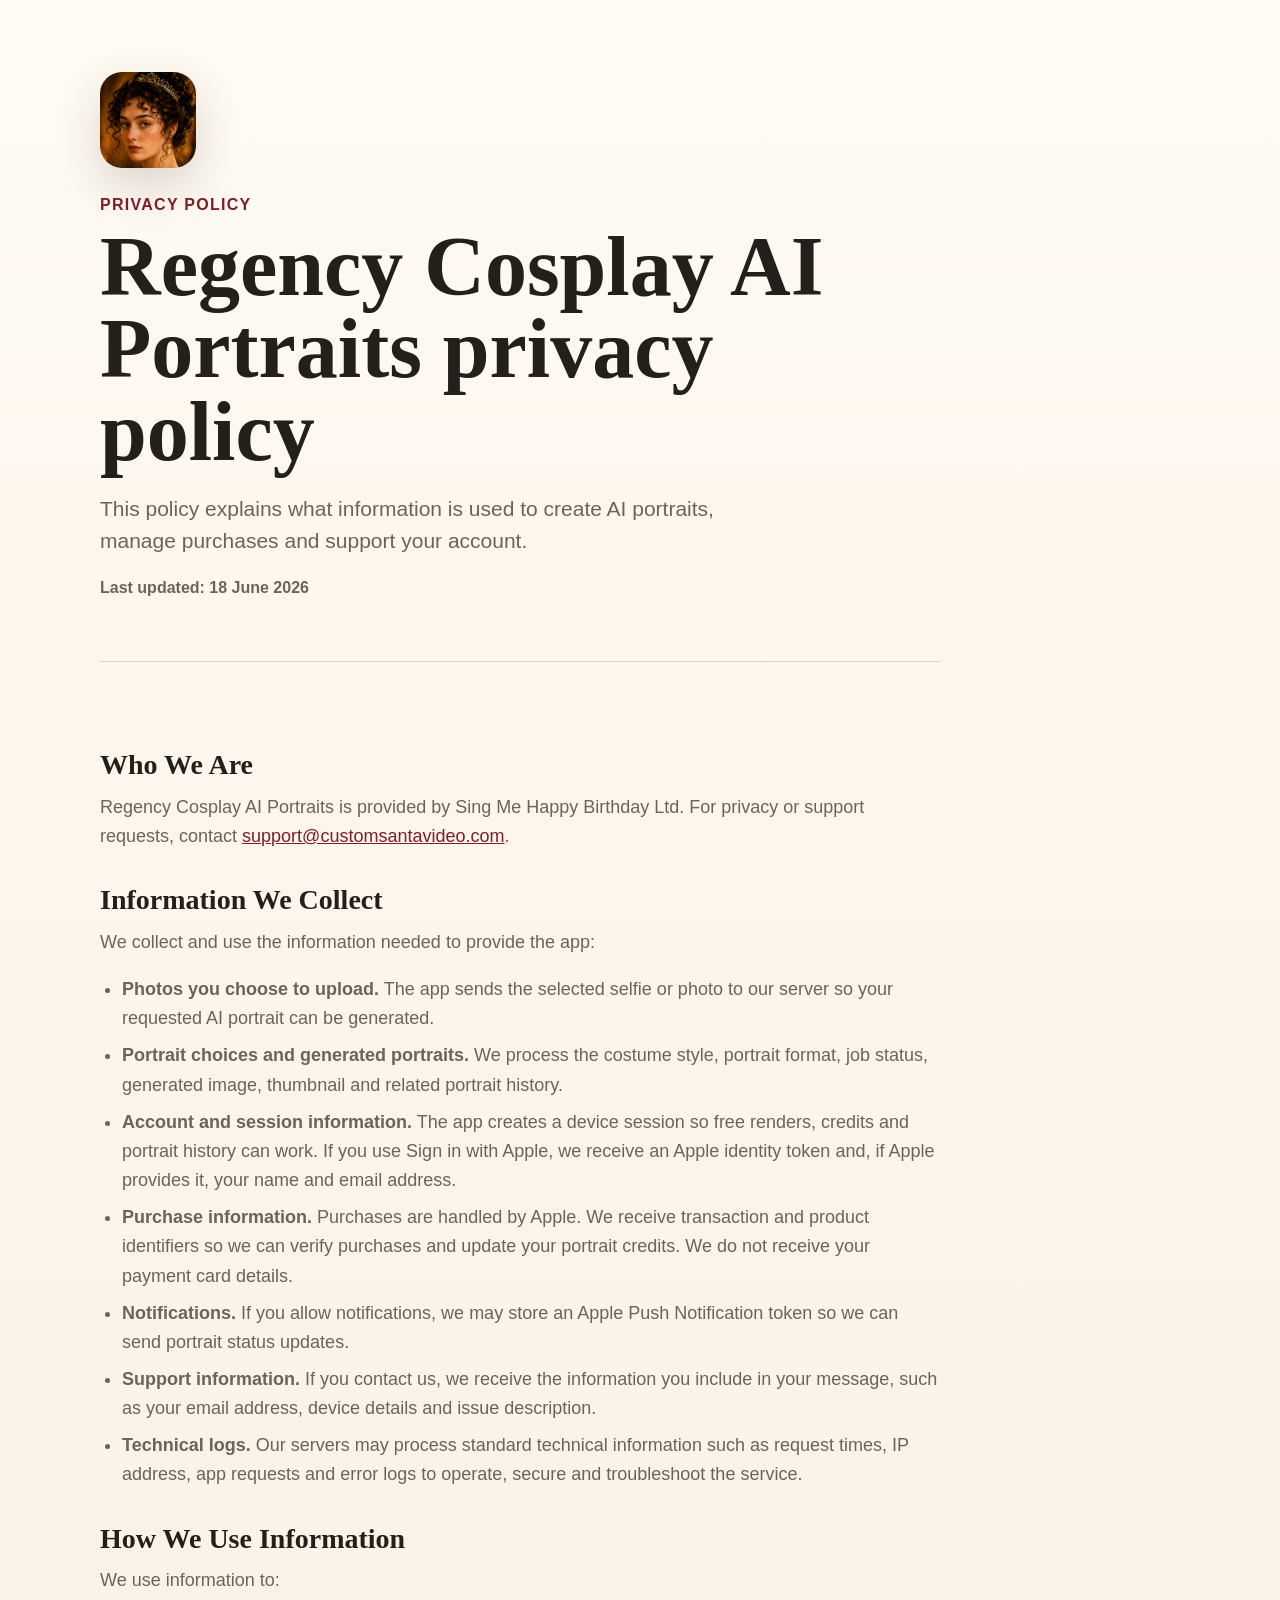
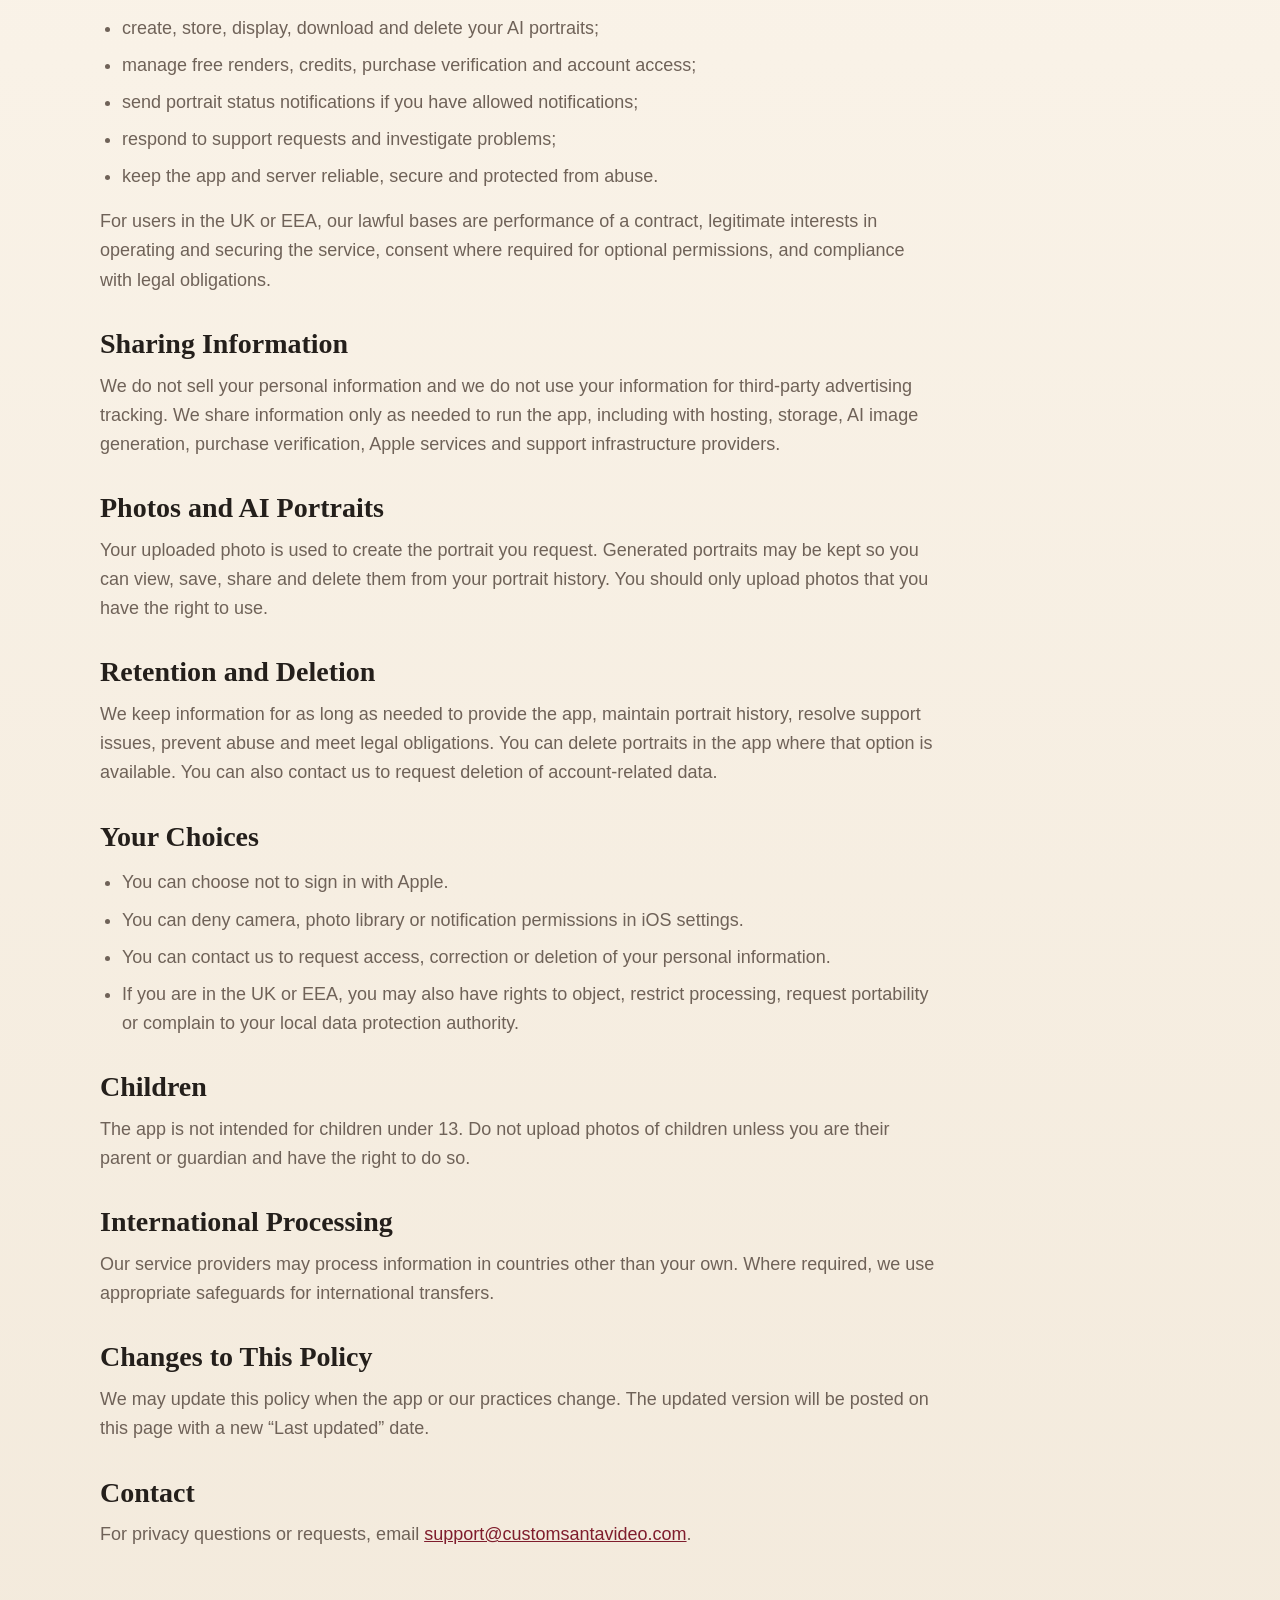
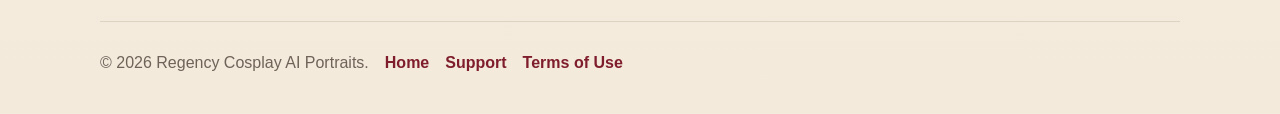
==== privacy.html @ c0e76597 "Add privacy policy page" ====
<!doctype html>
<html lang="en">
  <head>
    <meta charset="utf-8">
    <meta name="viewport" content="width=device-width, initial-scale=1">
    <meta name="description" content="Privacy Policy for Regency Cosplay AI Portraits.">
    <title>Privacy Policy | Regency Cosplay AI Portraits</title>
    <link rel="stylesheet" href="styles.css">
  </head>
  <body>
    <main class="page">
      <section class="hero compact">
        <img class="icon" src="assets/app-icon.png" alt="Regency Cosplay AI Portraits app icon">
        <p class="eyebrow">Privacy Policy</p>
        <h1>Regency Cosplay AI Portraits privacy policy</h1>
        <p class="lede">This policy explains what information is used to create AI portraits, manage purchases and support your account.</p>
        <p class="updated">Last updated: 18 June 2026</p>
      </section>

      <section class="section policy">
        <h2>Who We Are</h2>
        <p>Regency Cosplay AI Portraits is provided by Sing Me Happy Birthday Ltd. For privacy or support requests, contact <a href="mailto:support@customsantavideo.com">support@customsantavideo.com</a>.</p>

        <h2>Information We Collect</h2>
        <p>We collect and use the information needed to provide the app:</p>
        <ul>
          <li><strong>Photos you choose to upload.</strong> The app sends the selected selfie or photo to our server so your requested AI portrait can be generated.</li>
          <li><strong>Portrait choices and generated portraits.</strong> We process the costume style, portrait format, job status, generated image, thumbnail and related portrait history.</li>
          <li><strong>Account and session information.</strong> The app creates a device session so free renders, credits and portrait history can work. If you use Sign in with Apple, we receive an Apple identity token and, if Apple provides it, your name and email address.</li>
          <li><strong>Purchase information.</strong> Purchases are handled by Apple. We receive transaction and product identifiers so we can verify purchases and update your portrait credits. We do not receive your payment card details.</li>
          <li><strong>Notifications.</strong> If you allow notifications, we may store an Apple Push Notification token so we can send portrait status updates.</li>
          <li><strong>Support information.</strong> If you contact us, we receive the information you include in your message, such as your email address, device details and issue description.</li>
          <li><strong>Technical logs.</strong> Our servers may process standard technical information such as request times, IP address, app requests and error logs to operate, secure and troubleshoot the service.</li>
        </ul>

        <h2>How We Use Information</h2>
        <p>We use information to:</p>
        <ul>
          <li>create, store, display, download and delete your AI portraits;</li>
          <li>manage free renders, credits, purchase verification and account access;</li>
          <li>send portrait status notifications if you have allowed notifications;</li>
          <li>respond to support requests and investigate problems;</li>
          <li>keep the app and server reliable, secure and protected from abuse.</li>
        </ul>
        <p>For users in the UK or EEA, our lawful bases are performance of a contract, legitimate interests in operating and securing the service, consent where required for optional permissions, and compliance with legal obligations.</p>

        <h2>Sharing Information</h2>
        <p>We do not sell your personal information and we do not use your information for third-party advertising tracking. We share information only as needed to run the app, including with hosting, storage, AI image generation, purchase verification, Apple services and support infrastructure providers.</p>

        <h2>Photos and AI Portraits</h2>
        <p>Your uploaded photo is used to create the portrait you request. Generated portraits may be kept so you can view, save, share and delete them from your portrait history. You should only upload photos that you have the right to use.</p>

        <h2>Retention and Deletion</h2>
        <p>We keep information for as long as needed to provide the app, maintain portrait history, resolve support issues, prevent abuse and meet legal obligations. You can delete portraits in the app where that option is available. You can also contact us to request deletion of account-related data.</p>

        <h2>Your Choices</h2>
        <ul>
          <li>You can choose not to sign in with Apple.</li>
          <li>You can deny camera, photo library or notification permissions in iOS settings.</li>
          <li>You can contact us to request access, correction or deletion of your personal information.</li>
          <li>If you are in the UK or EEA, you may also have rights to object, restrict processing, request portability or complain to your local data protection authority.</li>
        </ul>

        <h2>Children</h2>
        <p>The app is not intended for children under 13. Do not upload photos of children unless you are their parent or guardian and have the right to do so.</p>

        <h2>International Processing</h2>
        <p>Our service providers may process information in countries other than your own. Where required, we use appropriate safeguards for international transfers.</p>

        <h2>Changes to This Policy</h2>
        <p>We may update this policy when the app or our practices change. The updated version will be posted on this page with a new “Last updated” date.</p>

        <h2>Contact</h2>
        <p>For privacy questions or requests, email <a href="mailto:support@customsantavideo.com">support@customsantavideo.com</a>.</p>
      </section>
    </main>
    <footer>
      <span>&copy; 2026 Regency Cosplay AI Portraits.</span>
      <a href="index.html">Home</a>
      <a href="support.html">Support</a>
      <a href="https://customsantavideo.com/terms">Terms of Use</a>
    </footer>
  </body>
</html>
---- styles.css ----
:root {
  color-scheme: light;
  --ink: #241f1b;
  --muted: #6f6258;
  --paper: #fffaf2;
  --panel: #ffffff;
  --line: #ded2c3;
  --accent: #7f1d2d;
  --accent-dark: #57131f;
  --gold: #b88942;
}

* {
  box-sizing: border-box;
}

body {
  margin: 0;
  font-family: -apple-system, BlinkMacSystemFont, "Segoe UI", sans-serif;
  color: var(--ink);
  background: linear-gradient(180deg, #fffaf2 0%, #f3eadc 100%);
}

a {
  color: var(--accent);
}

.page {
  width: min(1080px, calc(100% - 32px));
  margin: 0 auto;
}

.hero {
  min-height: 76vh;
  display: flex;
  flex-direction: column;
  justify-content: center;
  padding: 72px 0 48px;
}

.hero.compact {
  min-height: 56vh;
}

.icon {
  width: 96px;
  height: 96px;
  border-radius: 22px;
  box-shadow: 0 18px 45px rgba(36, 31, 27, 0.16);
}

.eyebrow {
  margin: 28px 0 12px;
  color: var(--accent);
  font-weight: 700;
  text-transform: uppercase;
  letter-spacing: 0.08em;
}

h1,
h2,
h3,
p {
  margin-top: 0;
}

h1 {
  max-width: 820px;
  margin-bottom: 20px;
  font-family: Georgia, "Times New Roman", serif;
  font-size: clamp(44px, 8vw, 84px);
  line-height: 0.98;
  letter-spacing: 0;
}

h2 {
  margin-bottom: 22px;
  font-family: Georgia, "Times New Roman", serif;
  font-size: 34px;
  line-height: 1.1;
}

h3 {
  margin-bottom: 8px;
  font-size: 19px;
}

.lede {
  max-width: 680px;
  color: var(--muted);
  font-size: 21px;
  line-height: 1.55;
}

.actions {
  display: flex;
  flex-wrap: wrap;
  gap: 12px;
  margin-top: 18px;
}

.button {
  min-height: 48px;
  display: inline-flex;
  align-items: center;
  justify-content: center;
  padding: 12px 18px;
  border: 1px solid var(--line);
  border-radius: 8px;
  color: var(--ink);
  background: rgba(255, 255, 255, 0.72);
  font-weight: 700;
  text-decoration: none;
}

.button.primary {
  border-color: var(--accent);
  color: #fff;
  background: var(--accent);
}

.button.primary:hover {
  background: var(--accent-dark);
}

.section {
  padding: 54px 0;
  border-top: 1px solid var(--line);
}

.grid,
.faq {
  display: grid;
  grid-template-columns: repeat(2, minmax(0, 1fr));
  gap: 16px;
}

article {
  padding: 22px;
  border: 1px solid var(--line);
  border-radius: 8px;
  background: rgba(255, 255, 255, 0.78);
}

article p {
  margin-bottom: 0;
  color: var(--muted);
  line-height: 1.5;
}

.split {
  display: grid;
  grid-template-columns: minmax(0, 1.2fr) minmax(280px, 0.8fr);
  gap: 32px;
  align-items: start;
}

.split p {
  color: var(--muted);
  font-size: 18px;
  line-height: 1.6;
}

.updated {
  color: var(--muted);
  font-weight: 700;
}

.policy {
  max-width: 840px;
}

.policy h2 {
  margin-top: 34px;
  margin-bottom: 12px;
  font-size: 28px;
}

.policy p,
.policy li {
  color: var(--muted);
  font-size: 18px;
  line-height: 1.62;
}

.policy ul {
  padding-left: 22px;
}

.policy li + li {
  margin-top: 8px;
}

.checklist {
  margin: 0;
  padding: 0;
  list-style: none;
}

.checklist li {
  padding: 14px 0;
  border-bottom: 1px solid var(--line);
  font-weight: 700;
}

footer {
  width: min(1080px, calc(100% - 32px));
  display: flex;
  flex-wrap: wrap;
  gap: 16px;
  margin: 0 auto;
  padding: 32px 0 42px;
  border-top: 1px solid var(--line);
  color: var(--muted);
}

footer a {
  font-weight: 700;
  text-decoration: none;
}

@media (max-width: 720px) {
  .hero {
    min-height: auto;
    padding-top: 48px;
  }

  h1 {
    font-size: 48px;
  }

  .grid,
  .faq,
  .split {
    grid-template-columns: 1fr;
  }

  .button {
    width: 100%;
  }
}
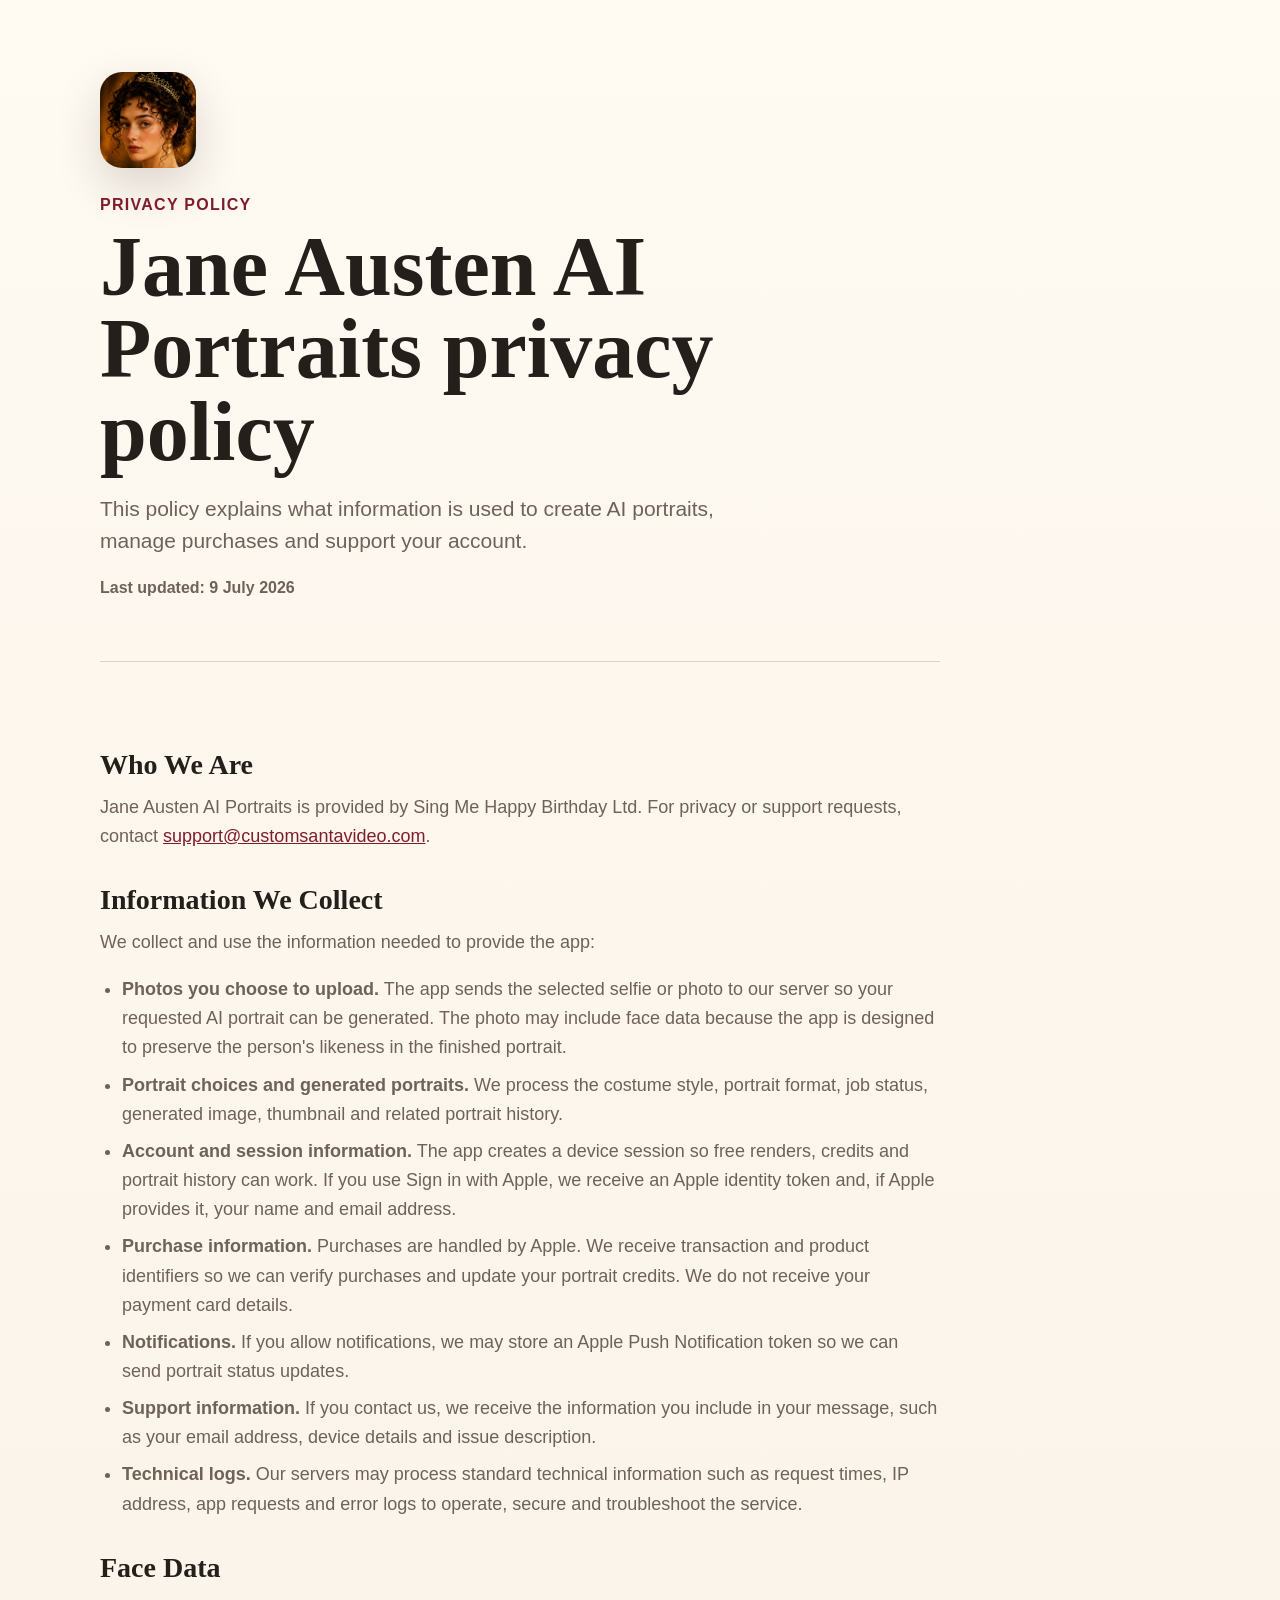
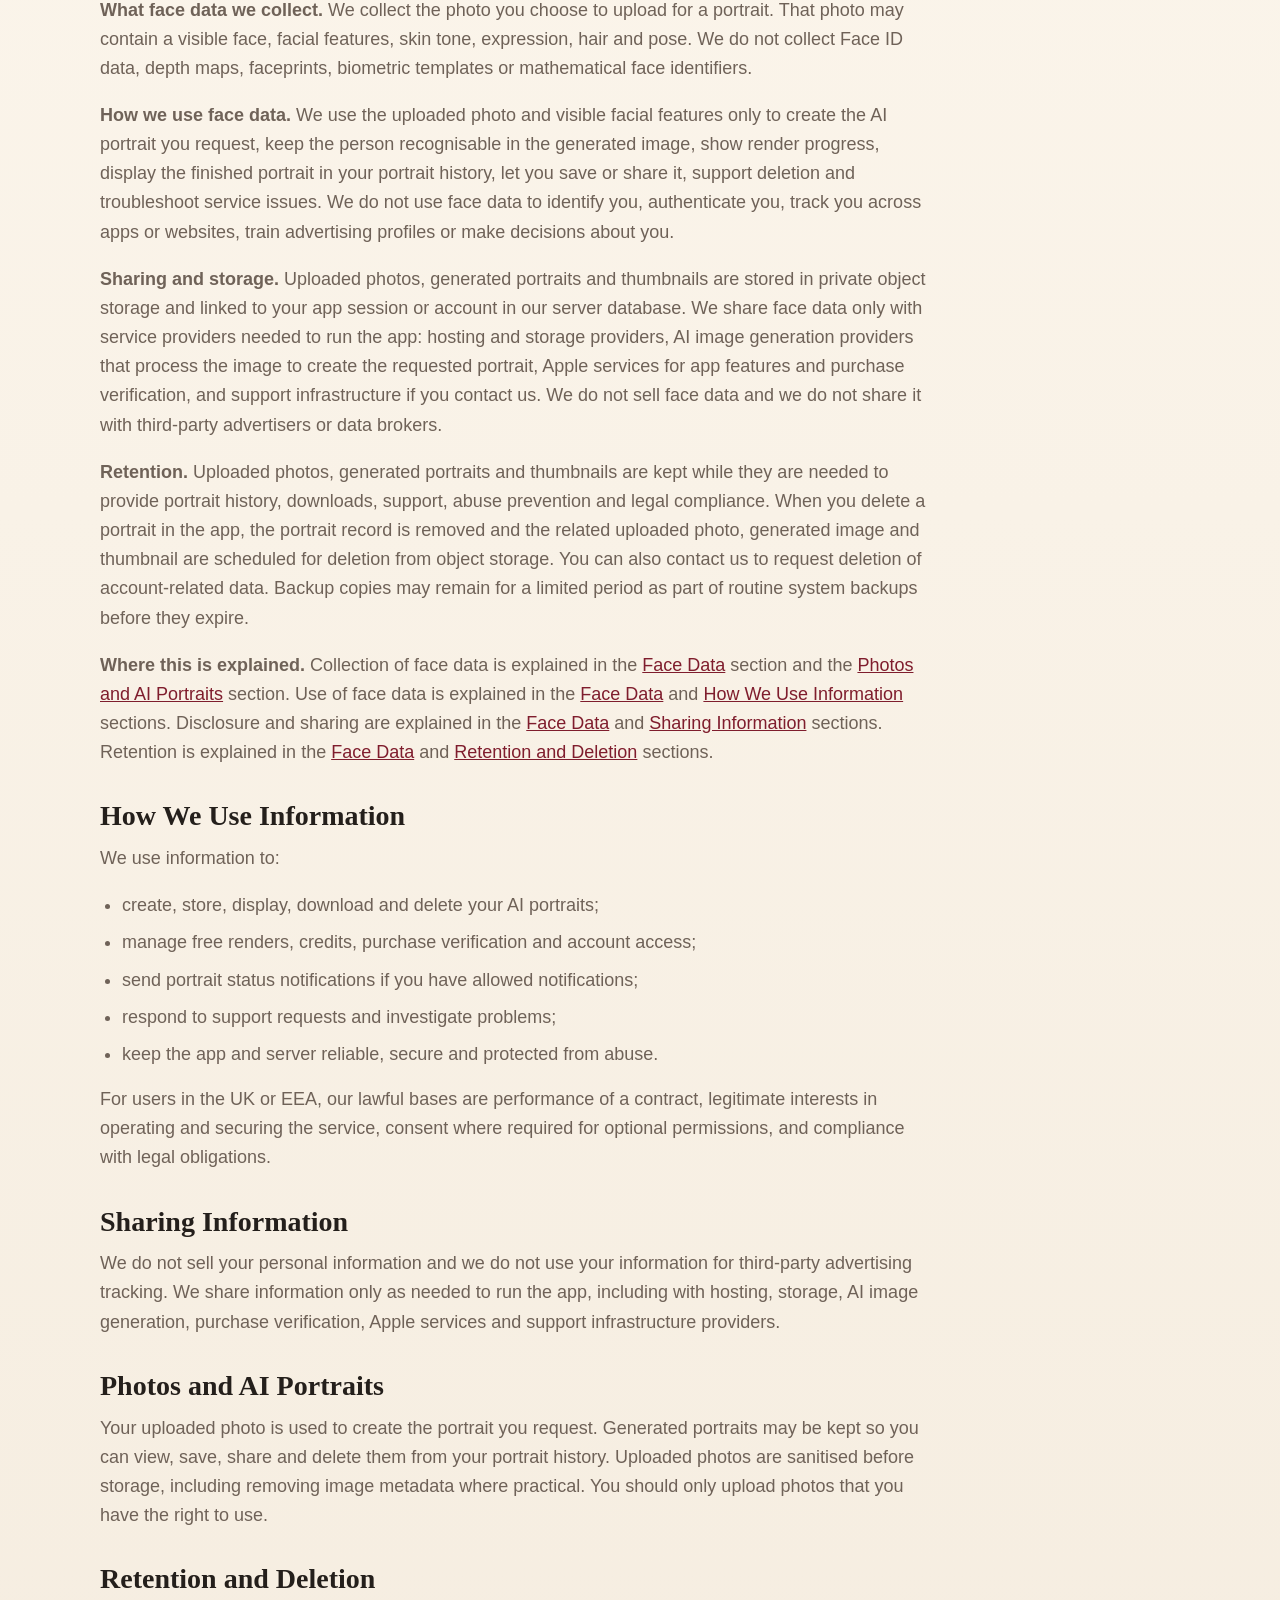
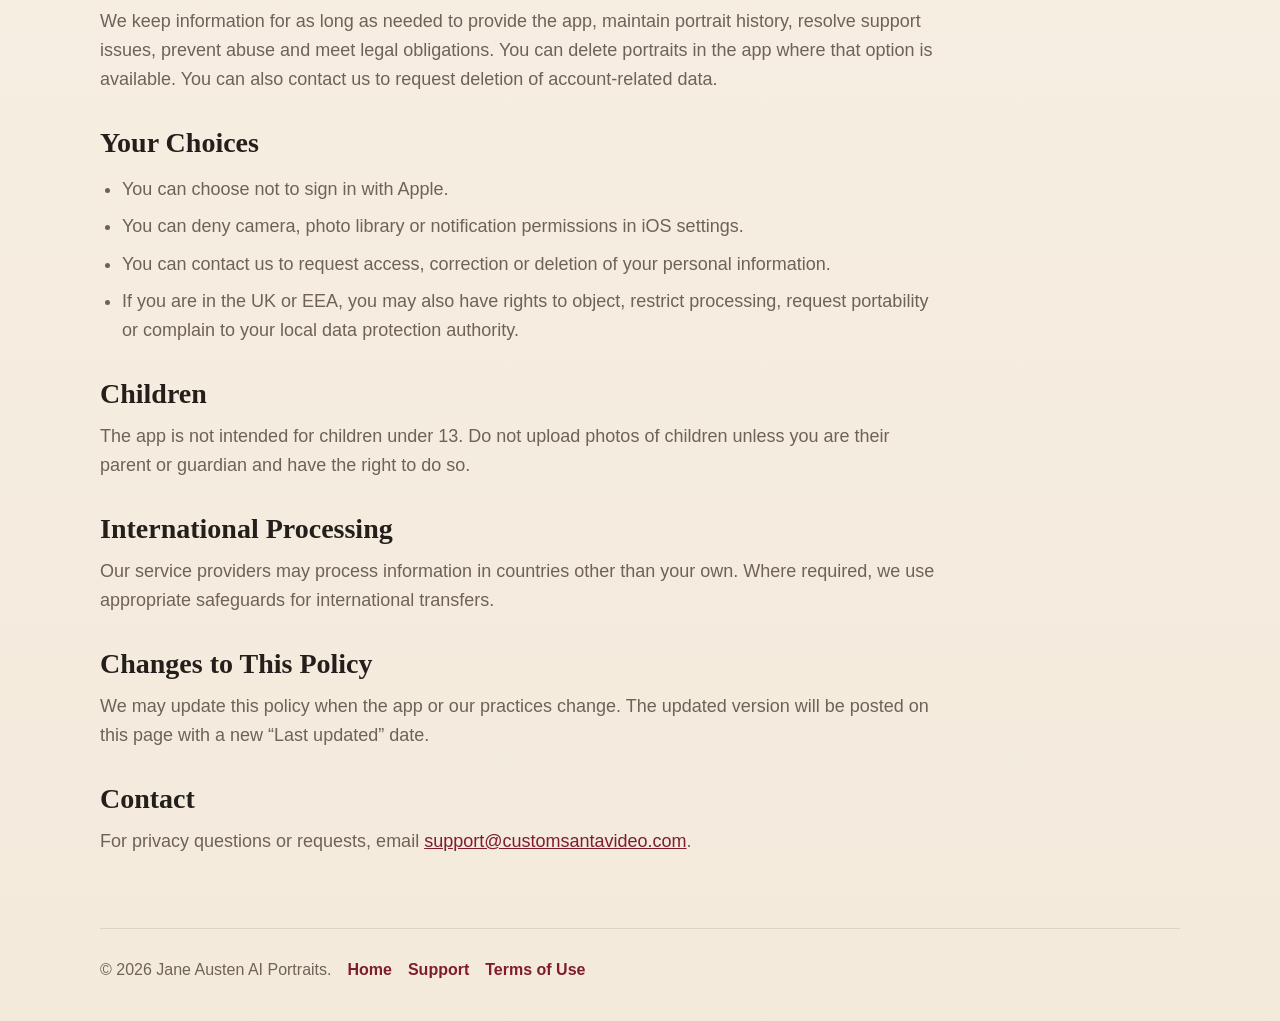
==== commit a54588e9: "Update Jane Austen privacy policy" ====
--- a/privacy.html
+++ b/privacy.html
@@ -3,28 +3,28 @@
   <head>
     <meta charset="utf-8">
     <meta name="viewport" content="width=device-width, initial-scale=1">
-    <meta name="description" content="Privacy Policy for Regency Cosplay AI Portraits.">
-    <title>Privacy Policy | Regency Cosplay AI Portraits</title>
+    <meta name="description" content="Privacy Policy for Jane Austen AI Portraits, including photo and face data handling.">
+    <title>Privacy Policy | Jane Austen AI Portraits</title>
     <link rel="stylesheet" href="styles.css">
   </head>
   <body>
     <main class="page">
       <section class="hero compact">
-        <img class="icon" src="assets/app-icon.png" alt="Regency Cosplay AI Portraits app icon">
+        <img class="icon" src="assets/app-icon.png" alt="Jane Austen AI Portraits app icon">
         <p class="eyebrow">Privacy Policy</p>
-        <h1>Regency Cosplay AI Portraits privacy policy</h1>
+        <h1>Jane Austen AI Portraits privacy policy</h1>
         <p class="lede">This policy explains what information is used to create AI portraits, manage purchases and support your account.</p>
-        <p class="updated">Last updated: 18 June 2026</p>
+        <p class="updated">Last updated: 9 July 2026</p>
       </section>
 
       <section class="section policy">
         <h2>Who We Are</h2>
-        <p>Regency Cosplay AI Portraits is provided by Sing Me Happy Birthday Ltd. For privacy or support requests, contact <a href="mailto:support@customsantavideo.com">support@customsantavideo.com</a>.</p>
+        <p>Jane Austen AI Portraits is provided by Sing Me Happy Birthday Ltd. For privacy or support requests, contact <a href="mailto:support@customsantavideo.com">support@customsantavideo.com</a>.</p>
 
         <h2>Information We Collect</h2>
         <p>We collect and use the information needed to provide the app:</p>
         <ul>
-          <li><strong>Photos you choose to upload.</strong> The app sends the selected selfie or photo to our server so your requested AI portrait can be generated.</li>
+          <li><strong>Photos you choose to upload.</strong> The app sends the selected selfie or photo to our server so your requested AI portrait can be generated. The photo may include face data because the app is designed to preserve the person's likeness in the finished portrait.</li>
           <li><strong>Portrait choices and generated portraits.</strong> We process the costume style, portrait format, job status, generated image, thumbnail and related portrait history.</li>
           <li><strong>Account and session information.</strong> The app creates a device session so free renders, credits and portrait history can work. If you use Sign in with Apple, we receive an Apple identity token and, if Apple provides it, your name and email address.</li>
           <li><strong>Purchase information.</strong> Purchases are handled by Apple. We receive transaction and product identifiers so we can verify purchases and update your portrait credits. We do not receive your payment card details.</li>
@@ -33,7 +33,14 @@
           <li><strong>Technical logs.</strong> Our servers may process standard technical information such as request times, IP address, app requests and error logs to operate, secure and troubleshoot the service.</li>
         </ul>
 
-        <h2>How We Use Information</h2>
+        <h2 id="face-data">Face Data</h2>
+        <p><strong>What face data we collect.</strong> We collect the photo you choose to upload for a portrait. That photo may contain a visible face, facial features, skin tone, expression, hair and pose. We do not collect Face ID data, depth maps, faceprints, biometric templates or mathematical face identifiers.</p>
+        <p><strong>How we use face data.</strong> We use the uploaded photo and visible facial features only to create the AI portrait you request, keep the person recognisable in the generated image, show render progress, display the finished portrait in your portrait history, let you save or share it, support deletion and troubleshoot service issues. We do not use face data to identify you, authenticate you, track you across apps or websites, train advertising profiles or make decisions about you.</p>
+        <p><strong>Sharing and storage.</strong> Uploaded photos, generated portraits and thumbnails are stored in private object storage and linked to your app session or account in our server database. We share face data only with service providers needed to run the app: hosting and storage providers, AI image generation providers that process the image to create the requested portrait, Apple services for app features and purchase verification, and support infrastructure if you contact us. We do not sell face data and we do not share it with third-party advertisers or data brokers.</p>
+        <p><strong>Retention.</strong> Uploaded photos, generated portraits and thumbnails are kept while they are needed to provide portrait history, downloads, support, abuse prevention and legal compliance. When you delete a portrait in the app, the portrait record is removed and the related uploaded photo, generated image and thumbnail are scheduled for deletion from object storage. You can also contact us to request deletion of account-related data. Backup copies may remain for a limited period as part of routine system backups before they expire.</p>
+        <p><strong>Where this is explained.</strong> Collection of face data is explained in the <a href="#face-data">Face Data</a> section and the <a href="#photos-ai-portraits">Photos and AI Portraits</a> section. Use of face data is explained in the <a href="#face-data">Face Data</a> and <a href="#how-we-use-information">How We Use Information</a> sections. Disclosure and sharing are explained in the <a href="#face-data">Face Data</a> and <a href="#sharing-information">Sharing Information</a> sections. Retention is explained in the <a href="#face-data">Face Data</a> and <a href="#retention-and-deletion">Retention and Deletion</a> sections.</p>
+
+        <h2 id="how-we-use-information">How We Use Information</h2>
         <p>We use information to:</p>
         <ul>
           <li>create, store, display, download and delete your AI portraits;</li>
@@ -44,13 +51,13 @@
         </ul>
         <p>For users in the UK or EEA, our lawful bases are performance of a contract, legitimate interests in operating and securing the service, consent where required for optional permissions, and compliance with legal obligations.</p>
 
-        <h2>Sharing Information</h2>
+        <h2 id="sharing-information">Sharing Information</h2>
         <p>We do not sell your personal information and we do not use your information for third-party advertising tracking. We share information only as needed to run the app, including with hosting, storage, AI image generation, purchase verification, Apple services and support infrastructure providers.</p>
 
-        <h2>Photos and AI Portraits</h2>
-        <p>Your uploaded photo is used to create the portrait you request. Generated portraits may be kept so you can view, save, share and delete them from your portrait history. You should only upload photos that you have the right to use.</p>
+        <h2 id="photos-ai-portraits">Photos and AI Portraits</h2>
+        <p>Your uploaded photo is used to create the portrait you request. Generated portraits may be kept so you can view, save, share and delete them from your portrait history. Uploaded photos are sanitised before storage, including removing image metadata where practical. You should only upload photos that you have the right to use.</p>
 
-        <h2>Retention and Deletion</h2>
+        <h2 id="retention-and-deletion">Retention and Deletion</h2>
         <p>We keep information for as long as needed to provide the app, maintain portrait history, resolve support issues, prevent abuse and meet legal obligations. You can delete portraits in the app where that option is available. You can also contact us to request deletion of account-related data.</p>
 
         <h2>Your Choices</h2>
@@ -75,7 +82,7 @@
       </section>
     </main>
     <footer>
-      <span>&copy; 2026 Regency Cosplay AI Portraits.</span>
+      <span>&copy; 2026 Jane Austen AI Portraits.</span>
       <a href="index.html">Home</a>
       <a href="support.html">Support</a>
       <a href="https://customsantavideo.com/terms">Terms of Use</a>
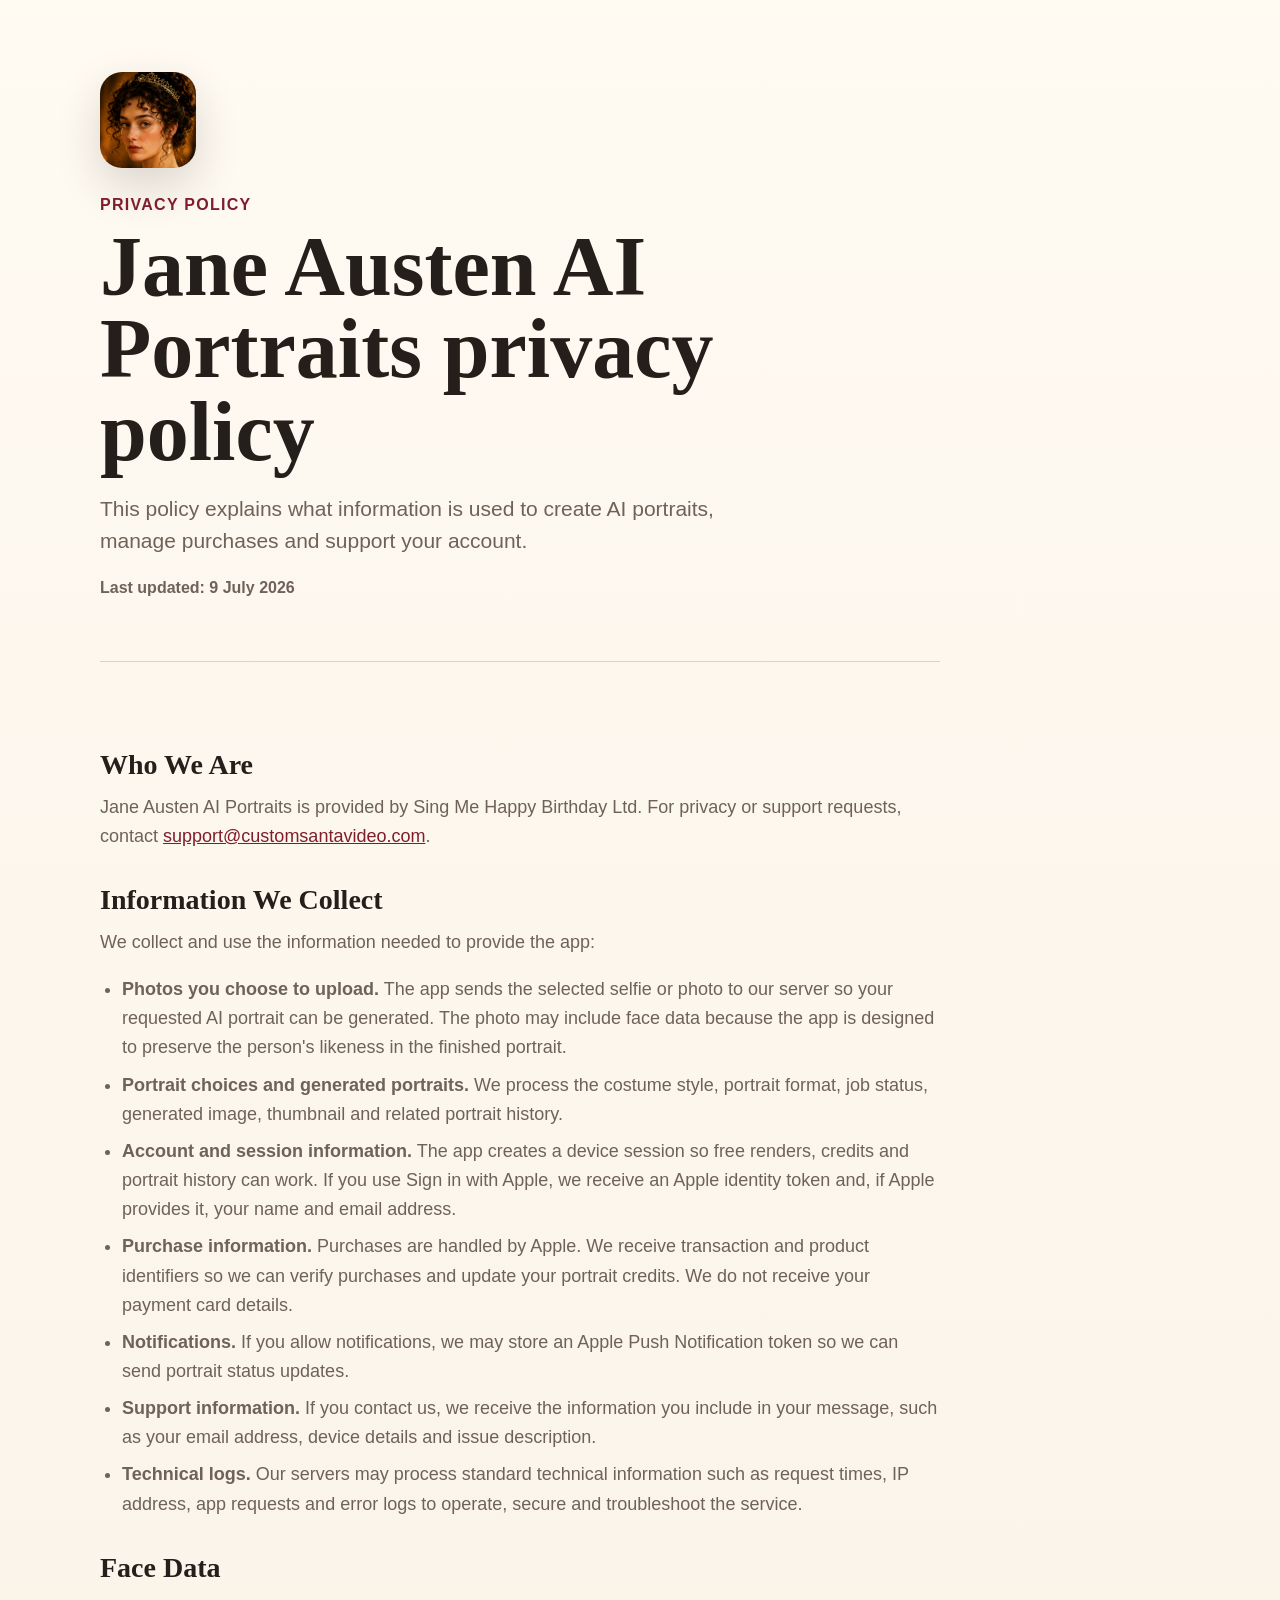
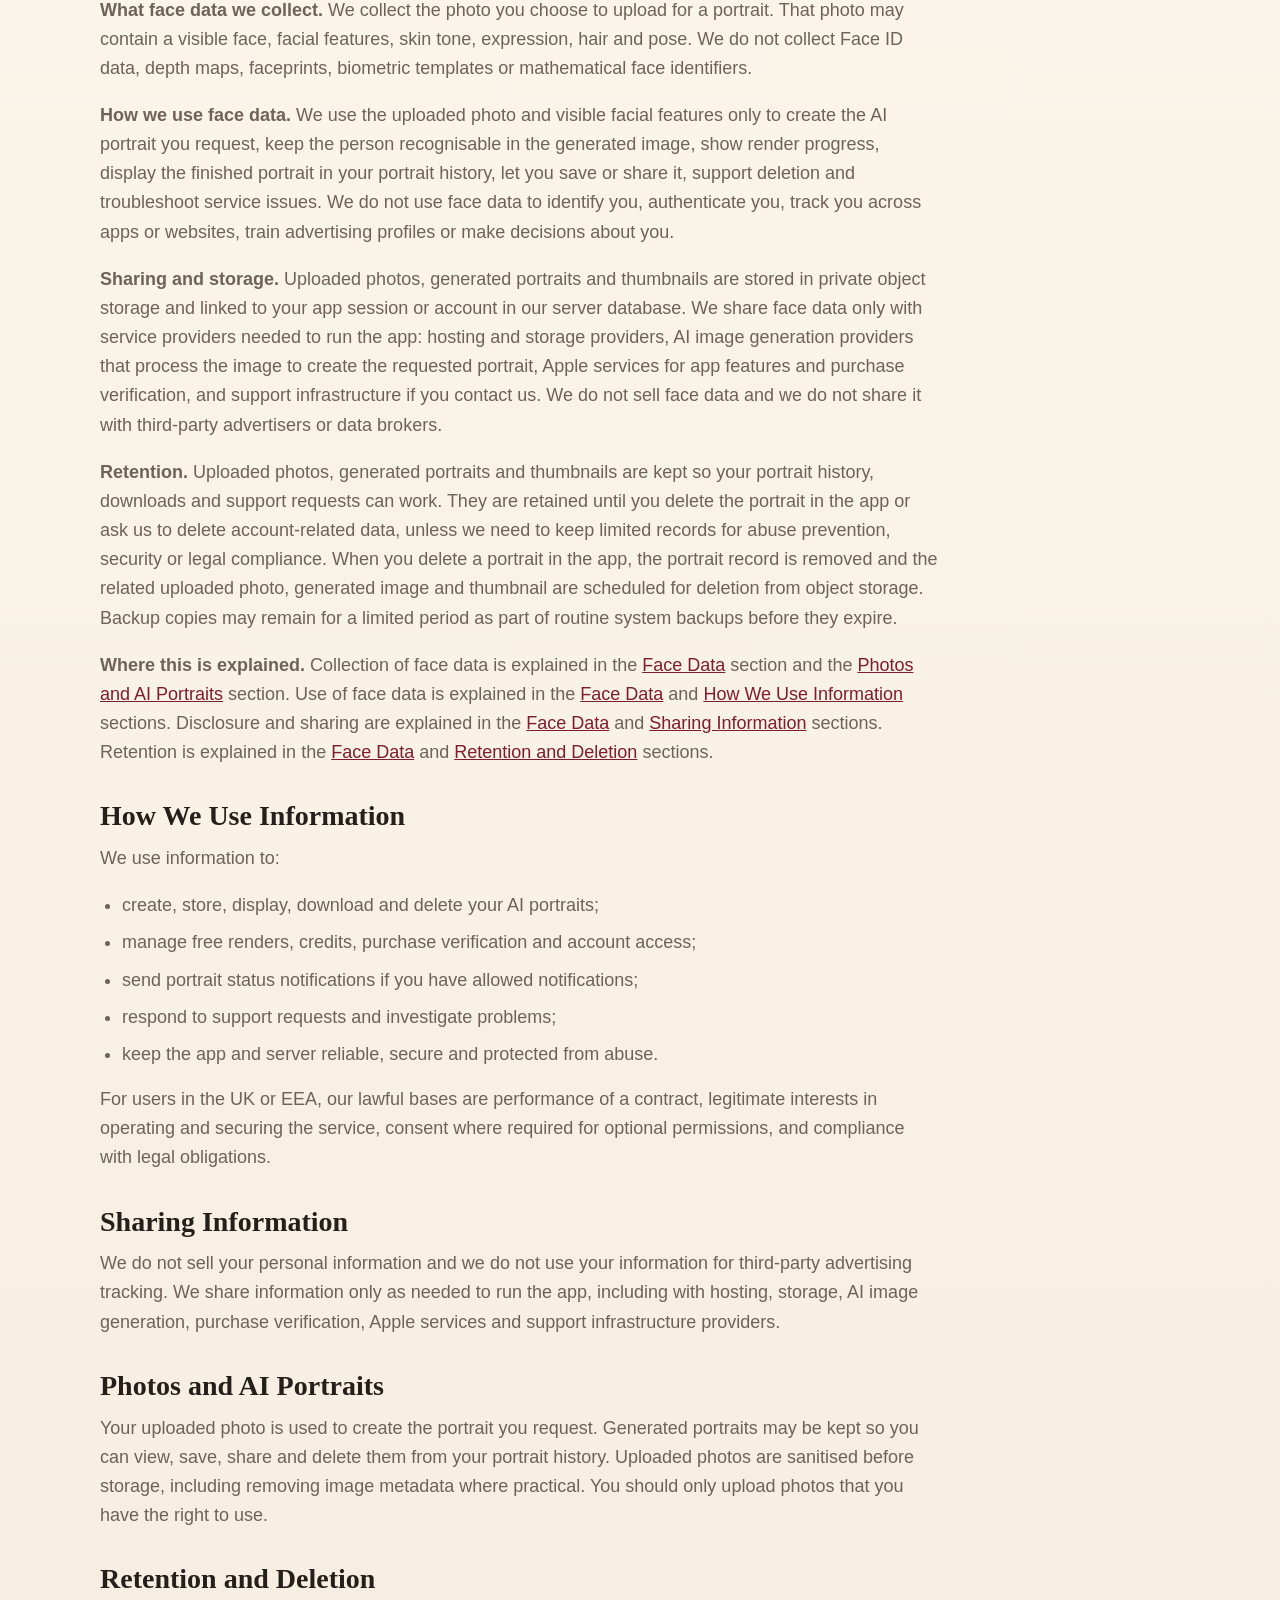
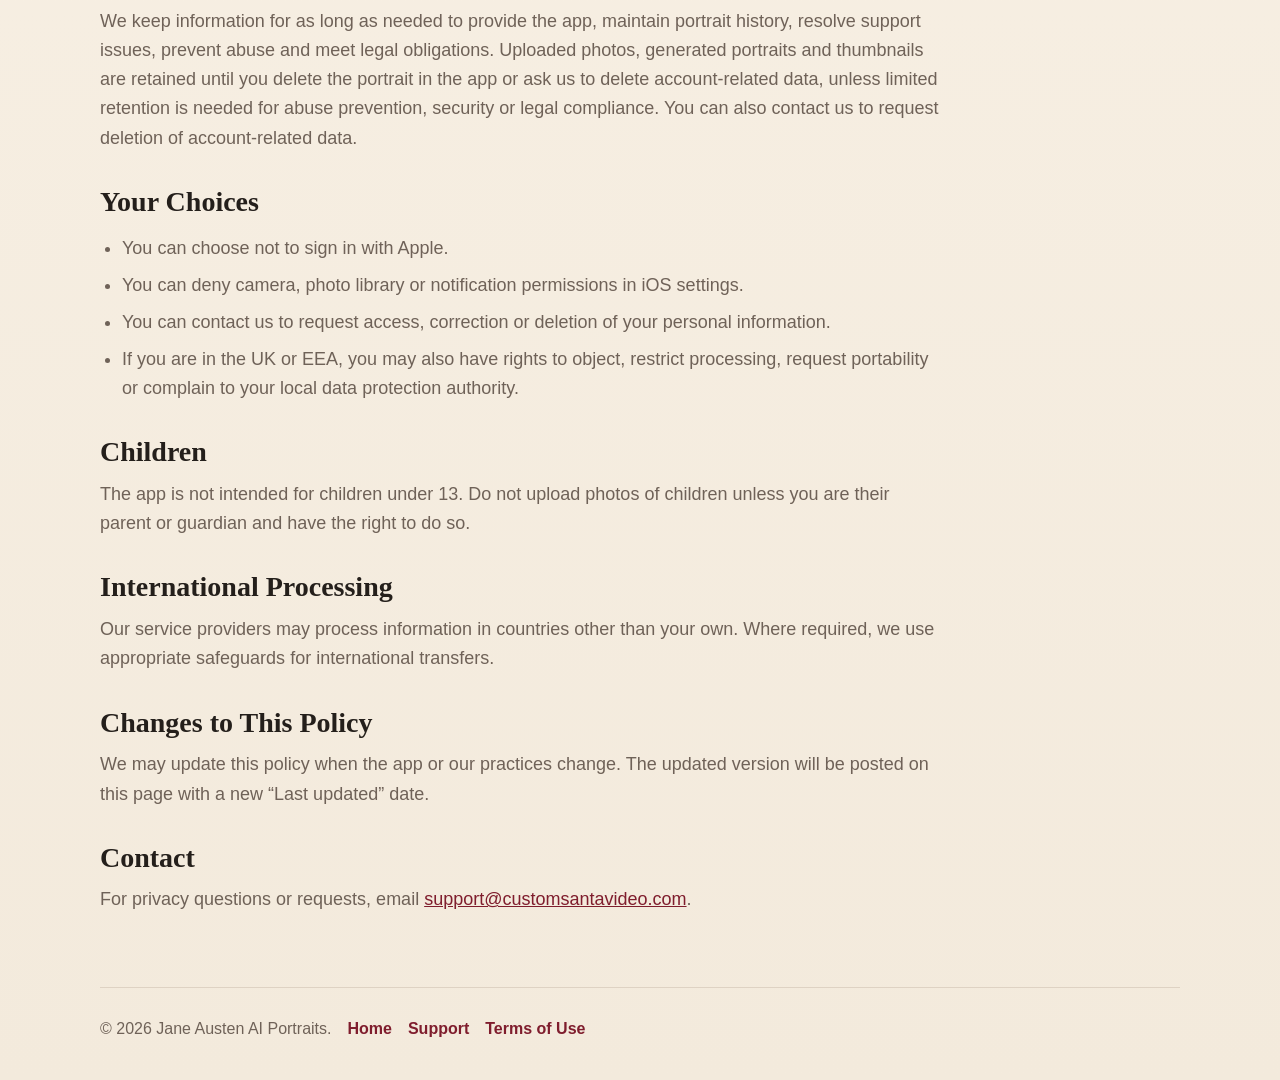
==== commit 86880478: "Clarify portrait image retention" ====
--- a/privacy.html
+++ b/privacy.html
@@ -37,7 +37,7 @@
         <p><strong>What face data we collect.</strong> We collect the photo you choose to upload for a portrait. That photo may contain a visible face, facial features, skin tone, expression, hair and pose. We do not collect Face ID data, depth maps, faceprints, biometric templates or mathematical face identifiers.</p>
         <p><strong>How we use face data.</strong> We use the uploaded photo and visible facial features only to create the AI portrait you request, keep the person recognisable in the generated image, show render progress, display the finished portrait in your portrait history, let you save or share it, support deletion and troubleshoot service issues. We do not use face data to identify you, authenticate you, track you across apps or websites, train advertising profiles or make decisions about you.</p>
         <p><strong>Sharing and storage.</strong> Uploaded photos, generated portraits and thumbnails are stored in private object storage and linked to your app session or account in our server database. We share face data only with service providers needed to run the app: hosting and storage providers, AI image generation providers that process the image to create the requested portrait, Apple services for app features and purchase verification, and support infrastructure if you contact us. We do not sell face data and we do not share it with third-party advertisers or data brokers.</p>
-        <p><strong>Retention.</strong> Uploaded photos, generated portraits and thumbnails are kept while they are needed to provide portrait history, downloads, support, abuse prevention and legal compliance. When you delete a portrait in the app, the portrait record is removed and the related uploaded photo, generated image and thumbnail are scheduled for deletion from object storage. You can also contact us to request deletion of account-related data. Backup copies may remain for a limited period as part of routine system backups before they expire.</p>
+        <p><strong>Retention.</strong> Uploaded photos, generated portraits and thumbnails are kept so your portrait history, downloads and support requests can work. They are retained until you delete the portrait in the app or ask us to delete account-related data, unless we need to keep limited records for abuse prevention, security or legal compliance. When you delete a portrait in the app, the portrait record is removed and the related uploaded photo, generated image and thumbnail are scheduled for deletion from object storage. Backup copies may remain for a limited period as part of routine system backups before they expire.</p>
         <p><strong>Where this is explained.</strong> Collection of face data is explained in the <a href="#face-data">Face Data</a> section and the <a href="#photos-ai-portraits">Photos and AI Portraits</a> section. Use of face data is explained in the <a href="#face-data">Face Data</a> and <a href="#how-we-use-information">How We Use Information</a> sections. Disclosure and sharing are explained in the <a href="#face-data">Face Data</a> and <a href="#sharing-information">Sharing Information</a> sections. Retention is explained in the <a href="#face-data">Face Data</a> and <a href="#retention-and-deletion">Retention and Deletion</a> sections.</p>
 
         <h2 id="how-we-use-information">How We Use Information</h2>
@@ -58,7 +58,7 @@
         <p>Your uploaded photo is used to create the portrait you request. Generated portraits may be kept so you can view, save, share and delete them from your portrait history. Uploaded photos are sanitised before storage, including removing image metadata where practical. You should only upload photos that you have the right to use.</p>
 
         <h2 id="retention-and-deletion">Retention and Deletion</h2>
-        <p>We keep information for as long as needed to provide the app, maintain portrait history, resolve support issues, prevent abuse and meet legal obligations. You can delete portraits in the app where that option is available. You can also contact us to request deletion of account-related data.</p>
+        <p>We keep information for as long as needed to provide the app, maintain portrait history, resolve support issues, prevent abuse and meet legal obligations. Uploaded photos, generated portraits and thumbnails are retained until you delete the portrait in the app or ask us to delete account-related data, unless limited retention is needed for abuse prevention, security or legal compliance. You can also contact us to request deletion of account-related data.</p>
 
         <h2>Your Choices</h2>
         <ul>
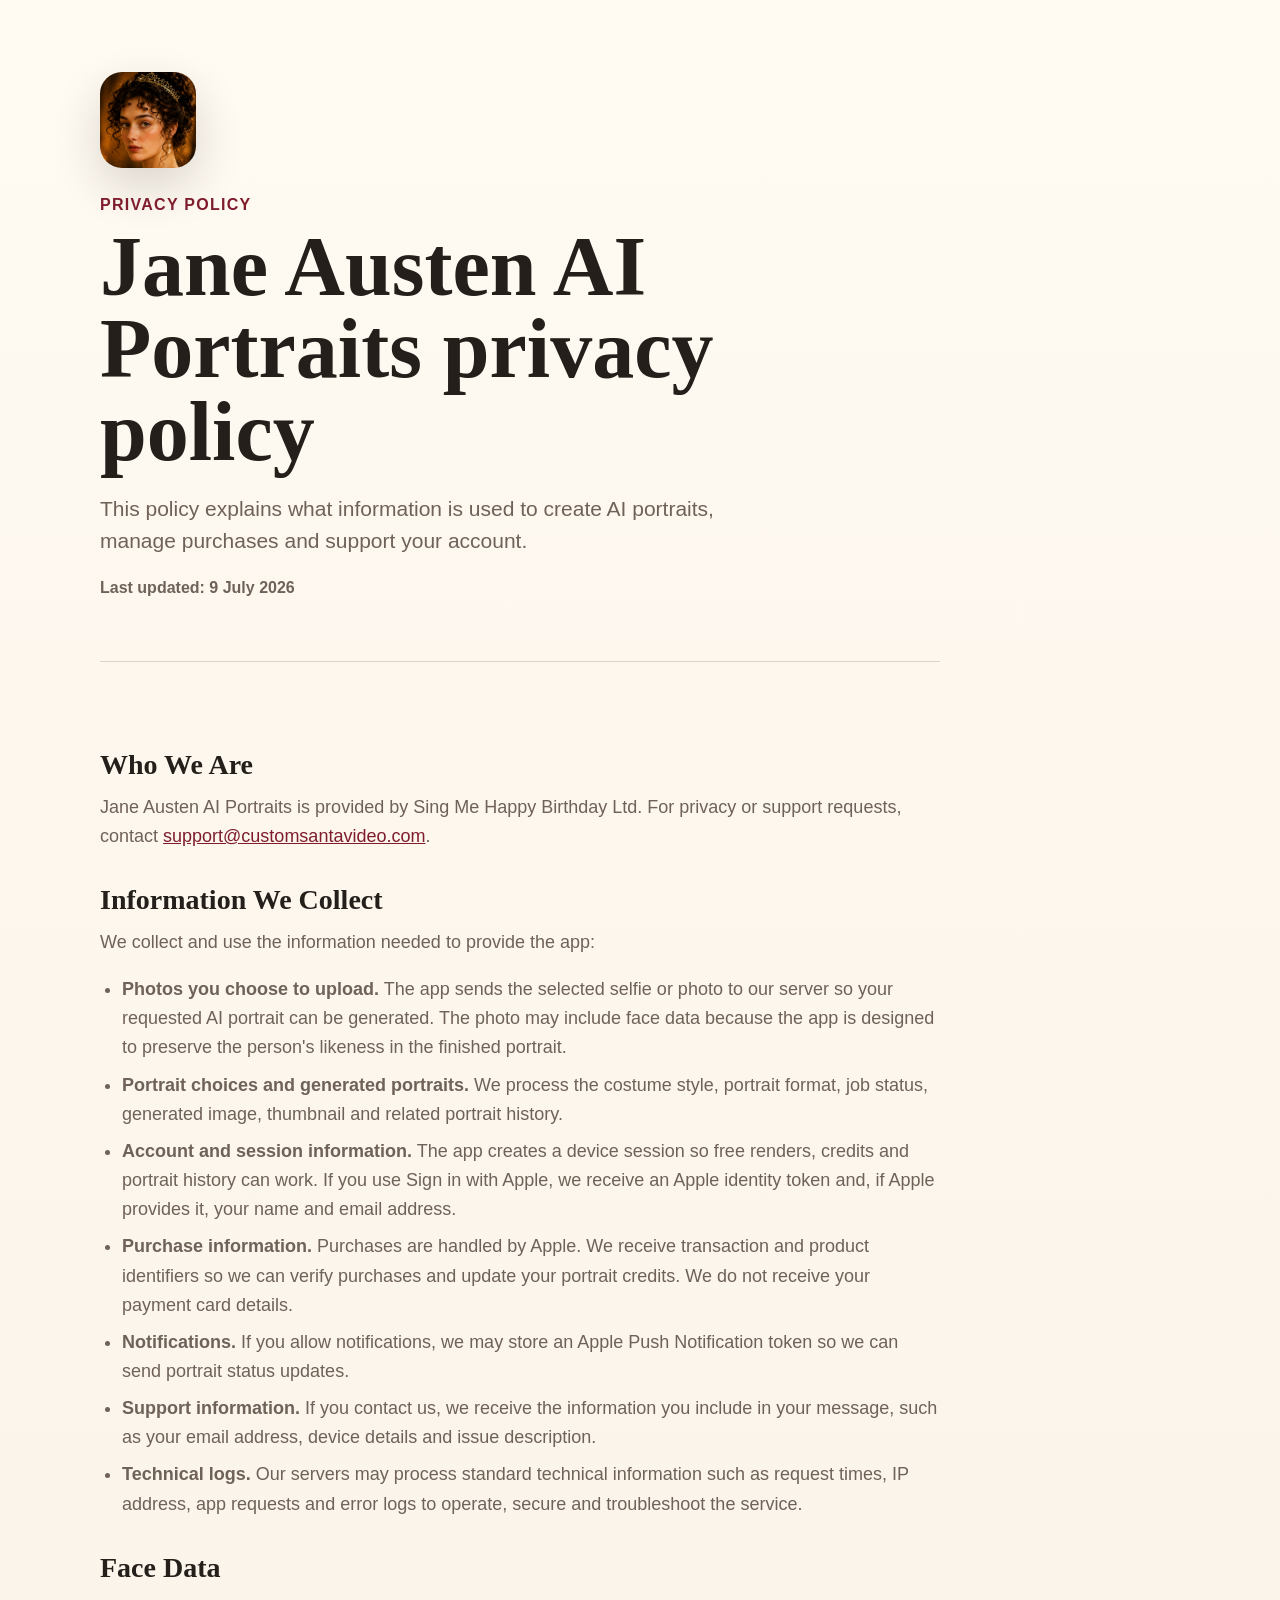
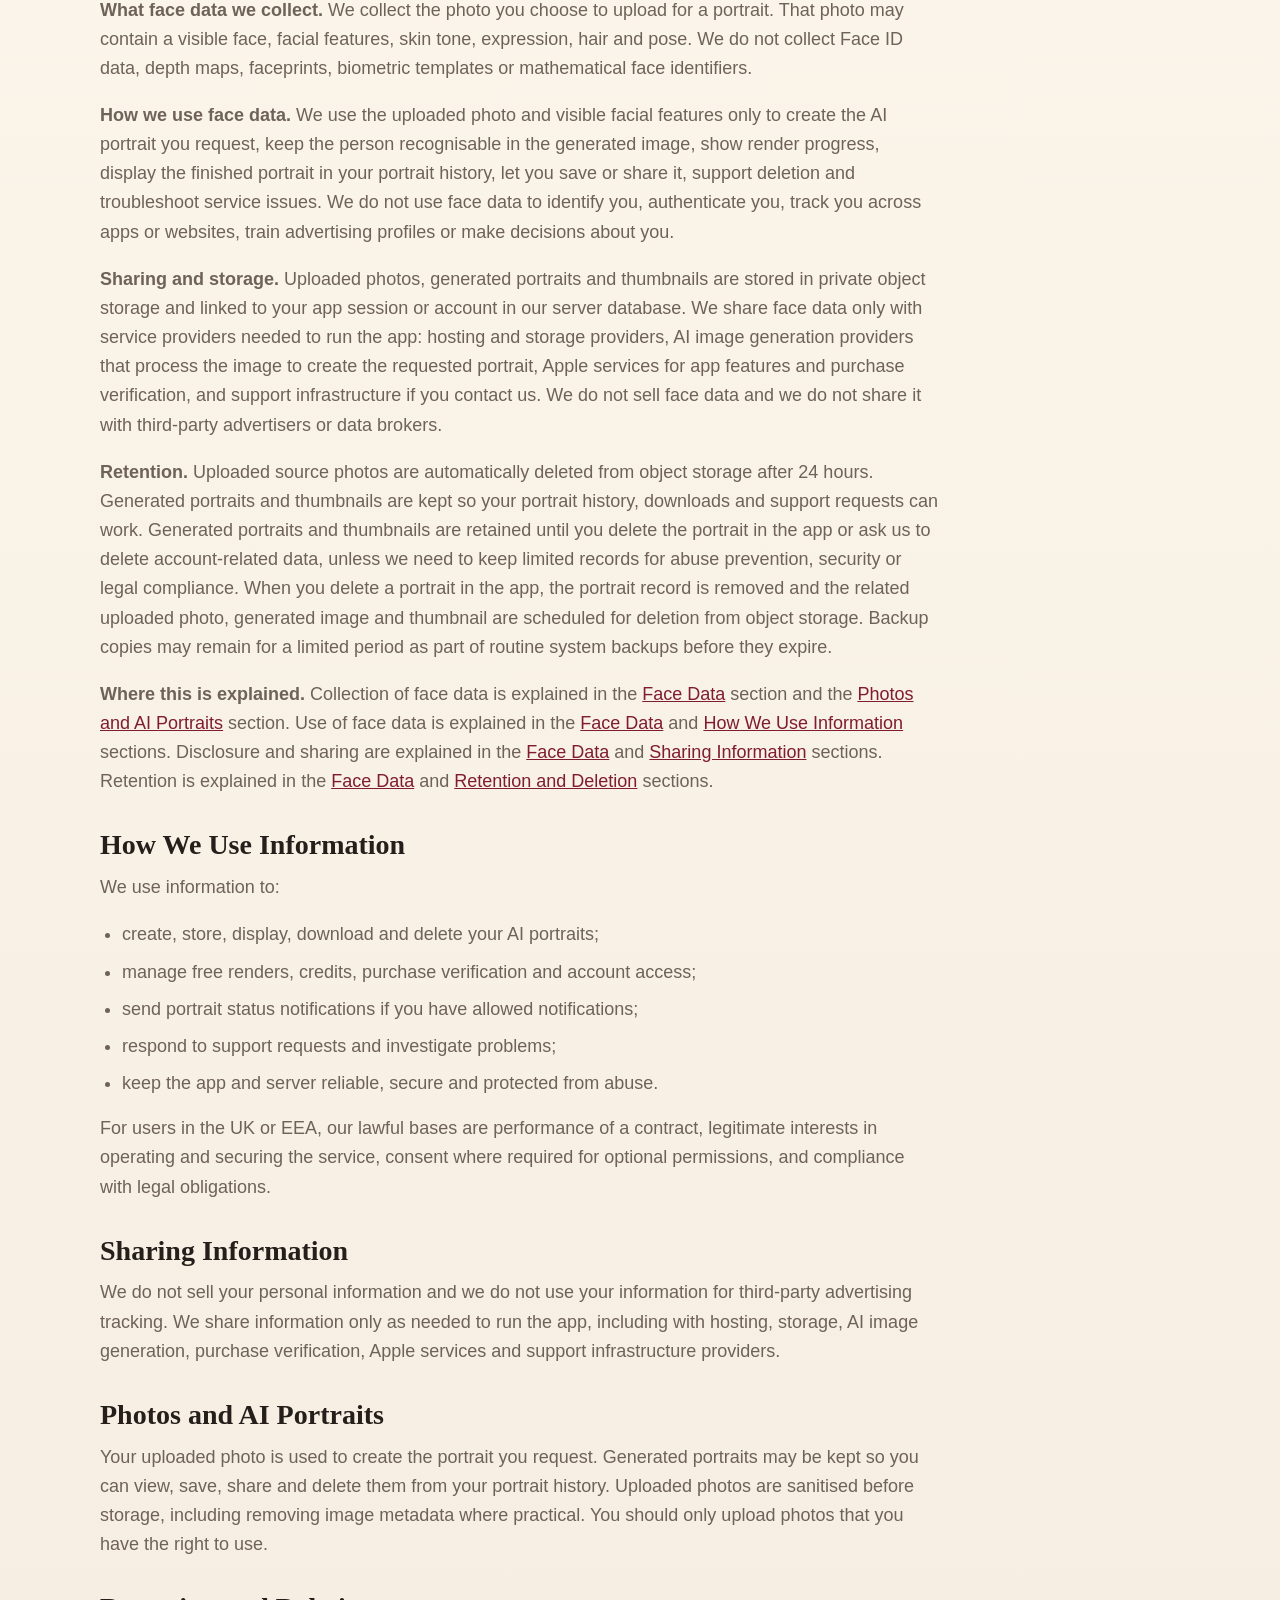
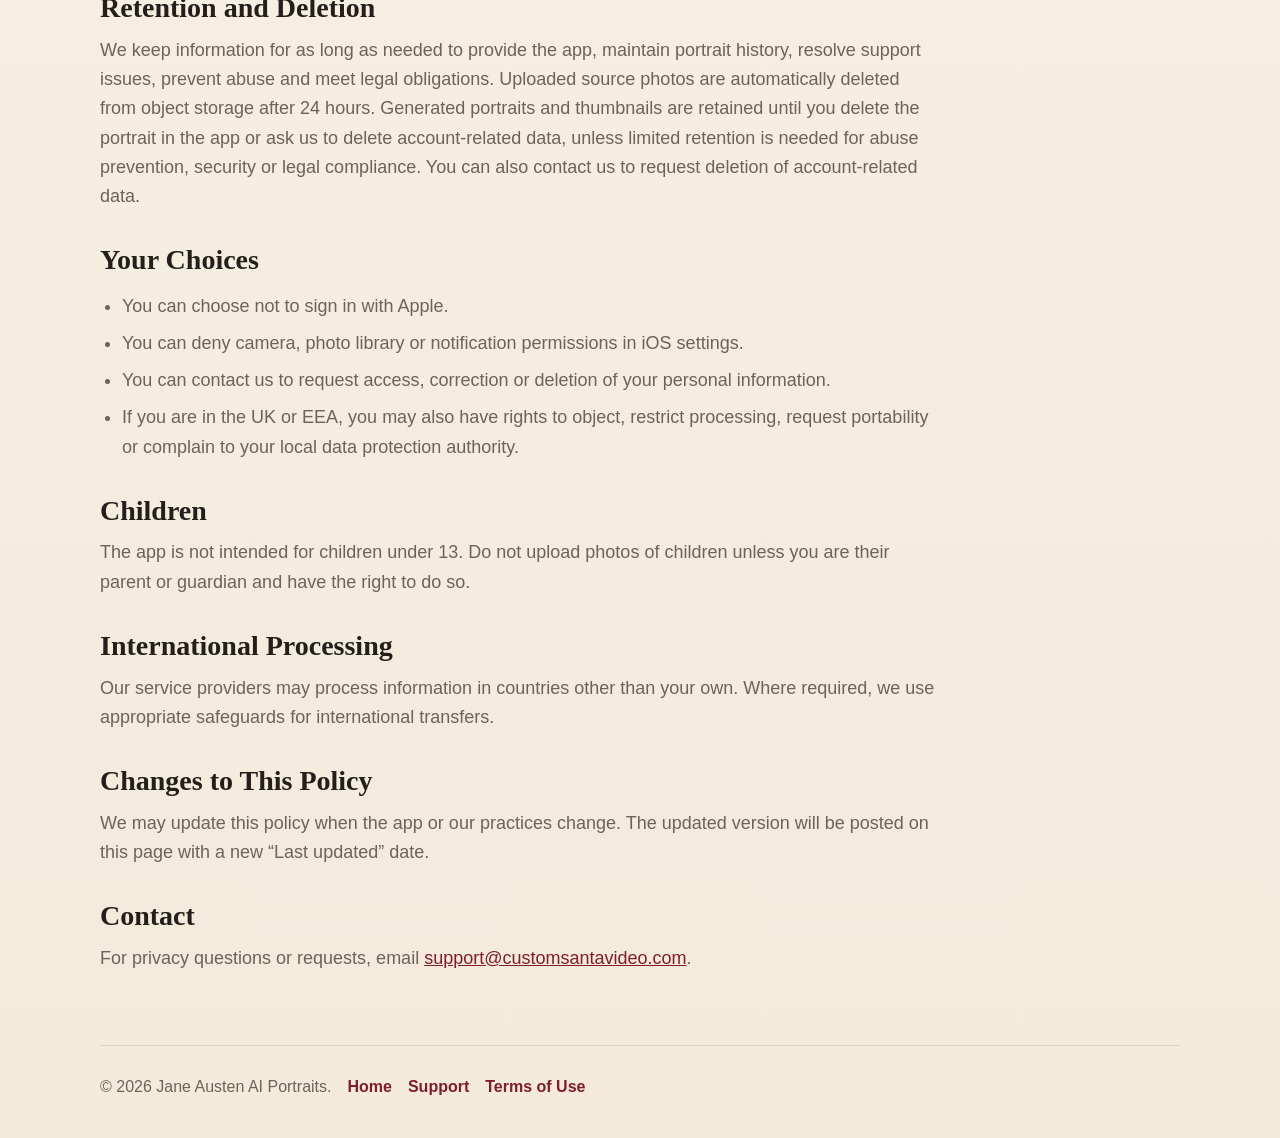
==== commit f597464e: "Document source photo expiry" ====
--- a/privacy.html
+++ b/privacy.html
@@ -37,7 +37,7 @@
         <p><strong>What face data we collect.</strong> We collect the photo you choose to upload for a portrait. That photo may contain a visible face, facial features, skin tone, expression, hair and pose. We do not collect Face ID data, depth maps, faceprints, biometric templates or mathematical face identifiers.</p>
         <p><strong>How we use face data.</strong> We use the uploaded photo and visible facial features only to create the AI portrait you request, keep the person recognisable in the generated image, show render progress, display the finished portrait in your portrait history, let you save or share it, support deletion and troubleshoot service issues. We do not use face data to identify you, authenticate you, track you across apps or websites, train advertising profiles or make decisions about you.</p>
         <p><strong>Sharing and storage.</strong> Uploaded photos, generated portraits and thumbnails are stored in private object storage and linked to your app session or account in our server database. We share face data only with service providers needed to run the app: hosting and storage providers, AI image generation providers that process the image to create the requested portrait, Apple services for app features and purchase verification, and support infrastructure if you contact us. We do not sell face data and we do not share it with third-party advertisers or data brokers.</p>
-        <p><strong>Retention.</strong> Uploaded photos, generated portraits and thumbnails are kept so your portrait history, downloads and support requests can work. They are retained until you delete the portrait in the app or ask us to delete account-related data, unless we need to keep limited records for abuse prevention, security or legal compliance. When you delete a portrait in the app, the portrait record is removed and the related uploaded photo, generated image and thumbnail are scheduled for deletion from object storage. Backup copies may remain for a limited period as part of routine system backups before they expire.</p>
+        <p><strong>Retention.</strong> Uploaded source photos are automatically deleted from object storage after 24 hours. Generated portraits and thumbnails are kept so your portrait history, downloads and support requests can work. Generated portraits and thumbnails are retained until you delete the portrait in the app or ask us to delete account-related data, unless we need to keep limited records for abuse prevention, security or legal compliance. When you delete a portrait in the app, the portrait record is removed and the related uploaded photo, generated image and thumbnail are scheduled for deletion from object storage. Backup copies may remain for a limited period as part of routine system backups before they expire.</p>
         <p><strong>Where this is explained.</strong> Collection of face data is explained in the <a href="#face-data">Face Data</a> section and the <a href="#photos-ai-portraits">Photos and AI Portraits</a> section. Use of face data is explained in the <a href="#face-data">Face Data</a> and <a href="#how-we-use-information">How We Use Information</a> sections. Disclosure and sharing are explained in the <a href="#face-data">Face Data</a> and <a href="#sharing-information">Sharing Information</a> sections. Retention is explained in the <a href="#face-data">Face Data</a> and <a href="#retention-and-deletion">Retention and Deletion</a> sections.</p>
 
         <h2 id="how-we-use-information">How We Use Information</h2>
@@ -58,7 +58,7 @@
         <p>Your uploaded photo is used to create the portrait you request. Generated portraits may be kept so you can view, save, share and delete them from your portrait history. Uploaded photos are sanitised before storage, including removing image metadata where practical. You should only upload photos that you have the right to use.</p>
 
         <h2 id="retention-and-deletion">Retention and Deletion</h2>
-        <p>We keep information for as long as needed to provide the app, maintain portrait history, resolve support issues, prevent abuse and meet legal obligations. Uploaded photos, generated portraits and thumbnails are retained until you delete the portrait in the app or ask us to delete account-related data, unless limited retention is needed for abuse prevention, security or legal compliance. You can also contact us to request deletion of account-related data.</p>
+        <p>We keep information for as long as needed to provide the app, maintain portrait history, resolve support issues, prevent abuse and meet legal obligations. Uploaded source photos are automatically deleted from object storage after 24 hours. Generated portraits and thumbnails are retained until you delete the portrait in the app or ask us to delete account-related data, unless limited retention is needed for abuse prevention, security or legal compliance. You can also contact us to request deletion of account-related data.</p>
 
         <h2>Your Choices</h2>
         <ul>
